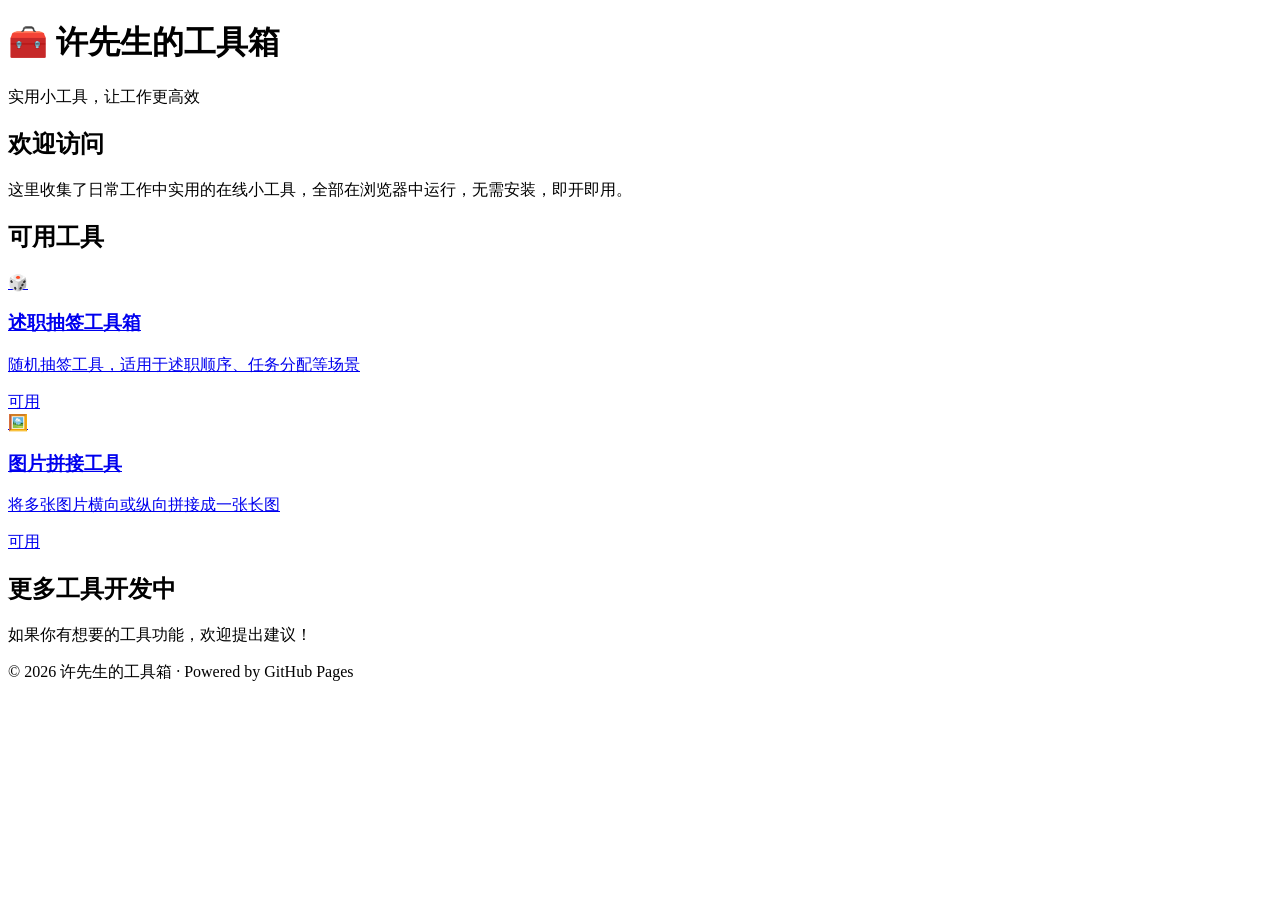
==== index.html @ 3b88dfce "Update index.html" ====
<!DOCTYPE html>
<html lang="zh-CN">
<head>
    <meta charset="UTF-8">
    <meta name="viewport" content="width=device-width, initial-scale=1.0">
    <title>许先生的工具箱</title>
    <link rel="stylesheet" href="assets/css/style.css">
</head>
<body>
    <div class="wrapper">
        <header class="header">
            <div class="container">
                <h1 class="site-title">🧰 许先生的工具箱</h1>
                <p class="site-slogan">实用小工具，让工作更高效</p>
            </div>
        </header>

        <main class="main">
            <div class="container">
                <section class="intro">
                    <h2>欢迎访问</h2>
                    <p>这里收集了日常工作中实用的在线小工具，全部在浏览器中运行，无需安装，即开即用。</p>
                </section>

                <section class="tools-grid">
                    <h2 class="section-title">可用工具</h2>
                    <div class="tools-list">
                        <!-- 工具 1: 述职抽签工具箱 -->
                        <a href="tools/presentation-lottery/index.html" class="tool-card">
                            <div class="tool-icon">🎲</div>
                            <h3 class="tool-name">述职抽签工具箱</h3>
                            <p class="tool-desc">随机抽签工具，适用于述职顺序、任务分配等场景</p>
                            <span class="tool-status">可用</span>
                        </a>

                        <!-- 工具 2: 图片拼接工具 -->
                        <a href="tools/image-stitching/index.html" class="tool-card">
                            <div class="tool-icon">🖼️</div>
                            <h3 class="tool-name">图片拼接工具</h3>
                            <p class="tool-desc">将多张图片横向或纵向拼接成一张长图</p>
                            <span class="tool-status">可用</span>
                        </a>
                    </div>
                </section>

                <section class="coming-soon">
                    <h2 class="section-title">更多工具开发中</h2>
                    <p>如果你有想要的工具功能，欢迎提出建议！</p>
                </section>
            </div>
        </main>

        <footer class="footer">
            <div class="container">
                <p>&copy; 2026 许先生的工具箱 · Powered by GitHub Pages</p>
            </div>
        </footer>
    </div>
</body>
</html>
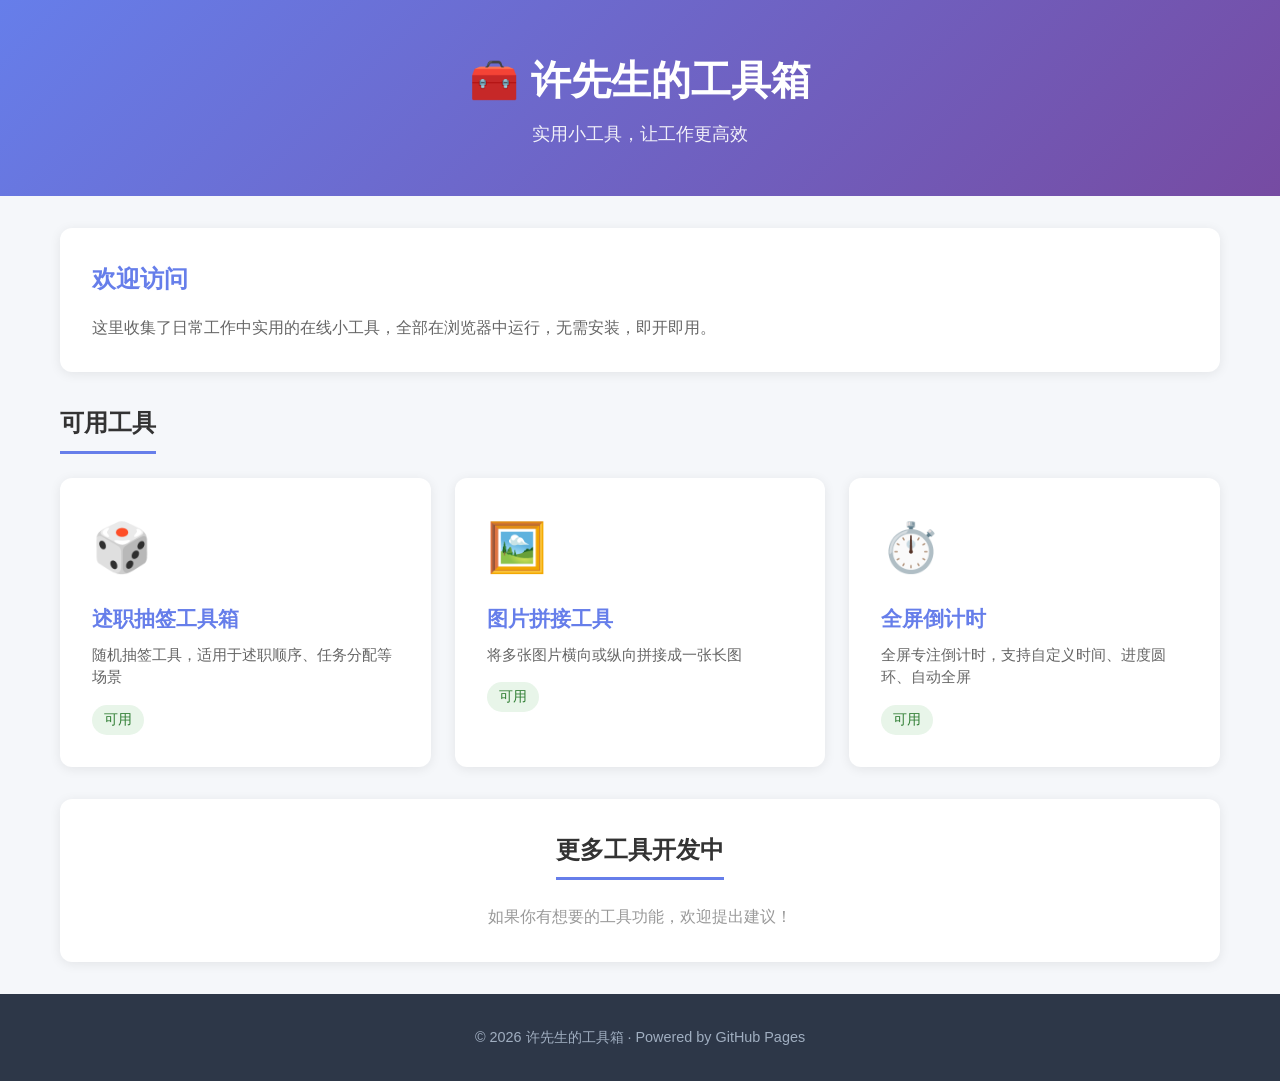
==== commit 4b588500: "Update index.html" ====
--- a/index.html
+++ b/index.html
@@ -40,6 +40,14 @@
                             <p class="tool-desc">将多张图片横向或纵向拼接成一张长图</p>
                             <span class="tool-status">可用</span>
                         </a>
+
+                        <!-- 工具 3: 全屏倒计时 -->
+                        <a href="tools/fullscreen-countdown/index.html" class="tool-card">
+                            <div class="tool-icon">⏱️</div>
+                            <h3 class="tool-name">全屏倒计时</h3>
+                            <p class="tool-desc">全屏专注倒计时，支持自定义时间、进度圆环、自动全屏</p>
+                            <span class="tool-status">可用</span>
+                        </a>
                     </div>
                 </section>
 
--- a/assets/css/style.css
+++ b/assets/css/style.css
@@ -0,0 +1,172 @@
+* {
+    margin: 0;
+    padding: 0;
+    box-sizing: border-box;
+}
+
+body {
+    font-family: -apple-system, BlinkMacSystemFont, 'Segoe UI', Roboto, 'Helvetica Neue', Arial, 'Noto Sans SC', sans-serif;
+    line-height: 1.6;
+    color: #333;
+    background-color: #f5f7fa;
+    min-height: 100vh;
+}
+
+.wrapper {
+    display: flex;
+    flex-direction: column;
+    min-height: 100vh;
+}
+
+.container {
+    max-width: 1200px;
+    margin: 0 auto;
+    padding: 0 20px;
+}
+
+/* Header */
+.header {
+    background: linear-gradient(135deg, #667eea 0%, #764ba2 100%);
+    color: white;
+    padding: 3rem 0;
+    text-align: center;
+}
+
+.site-title {
+    font-size: 2.5rem;
+    margin-bottom: 0.5rem;
+    font-weight: 700;
+}
+
+.site-slogan {
+    font-size: 1.1rem;
+    opacity: 0.9;
+}
+
+/* Main */
+.main {
+    flex: 1;
+    padding: 2rem 0;
+}
+
+.intro {
+    background: white;
+    padding: 2rem;
+    border-radius: 12px;
+    box-shadow: 0 2px 12px rgba(0,0,0,0.08);
+    margin-bottom: 2rem;
+}
+
+.intro h2 {
+    color: #667eea;
+    margin-bottom: 1rem;
+    font-size: 1.5rem;
+}
+
+.intro p {
+    color: #666;
+    font-size: 1rem;
+}
+
+/* Tools Grid */
+.section-title {
+    color: #333;
+    font-size: 1.5rem;
+    margin-bottom: 1.5rem;
+    padding-bottom: 0.5rem;
+    border-bottom: 3px solid #667eea;
+    display: inline-block;
+}
+
+.tools-list {
+    display: grid;
+    grid-template-columns: repeat(auto-fill, minmax(300px, 1fr));
+    gap: 1.5rem;
+    margin-bottom: 2rem;
+}
+
+.tool-card {
+    background: white;
+    border-radius: 12px;
+    padding: 2rem;
+    text-decoration: none;
+    color: inherit;
+    box-shadow: 0 2px 12px rgba(0,0,0,0.08);
+    transition: transform 0.3s, box-shadow 0.3s;
+    display: block;
+    position: relative;
+}
+
+.tool-card:hover {
+    transform: translateY(-5px);
+    box-shadow: 0 8px 24px rgba(102, 126, 234, 0.2);
+}
+
+.tool-icon {
+    font-size: 3rem;
+    margin-bottom: 1rem;
+}
+
+.tool-name {
+    font-size: 1.3rem;
+    color: #667eea;
+    margin-bottom: 0.5rem;
+    font-weight: 600;
+}
+
+.tool-desc {
+    color: #666;
+    font-size: 0.95rem;
+    line-height: 1.5;
+    margin-bottom: 1rem;
+}
+
+.tool-status {
+    display: inline-block;
+    padding: 4px 12px;
+    background: #e8f5e9;
+    color: #2e7d32;
+    border-radius: 20px;
+    font-size: 0.85rem;
+    font-weight: 500;
+}
+
+/* Coming Soon */
+.coming-soon {
+    background: white;
+    padding: 2rem;
+    border-radius: 12px;
+    box-shadow: 0 2px 12px rgba(0,0,0,0.08);
+    text-align: center;
+}
+
+.coming-soon p {
+    color: #999;
+}
+
+/* Footer */
+.footer {
+    background: #2d3748;
+    color: #a0aec0;
+    padding: 2rem 0;
+    text-align: center;
+}
+
+.footer p {
+    font-size: 0.9rem;
+}
+
+/* Responsive */
+@media (max-width: 768px) {
+    .site-title {
+        font-size: 2rem;
+    }
+    
+    .tools-list {
+        grid-template-columns: 1fr;
+    }
+    
+    .header {
+        padding: 2rem 0;
+    }
+}
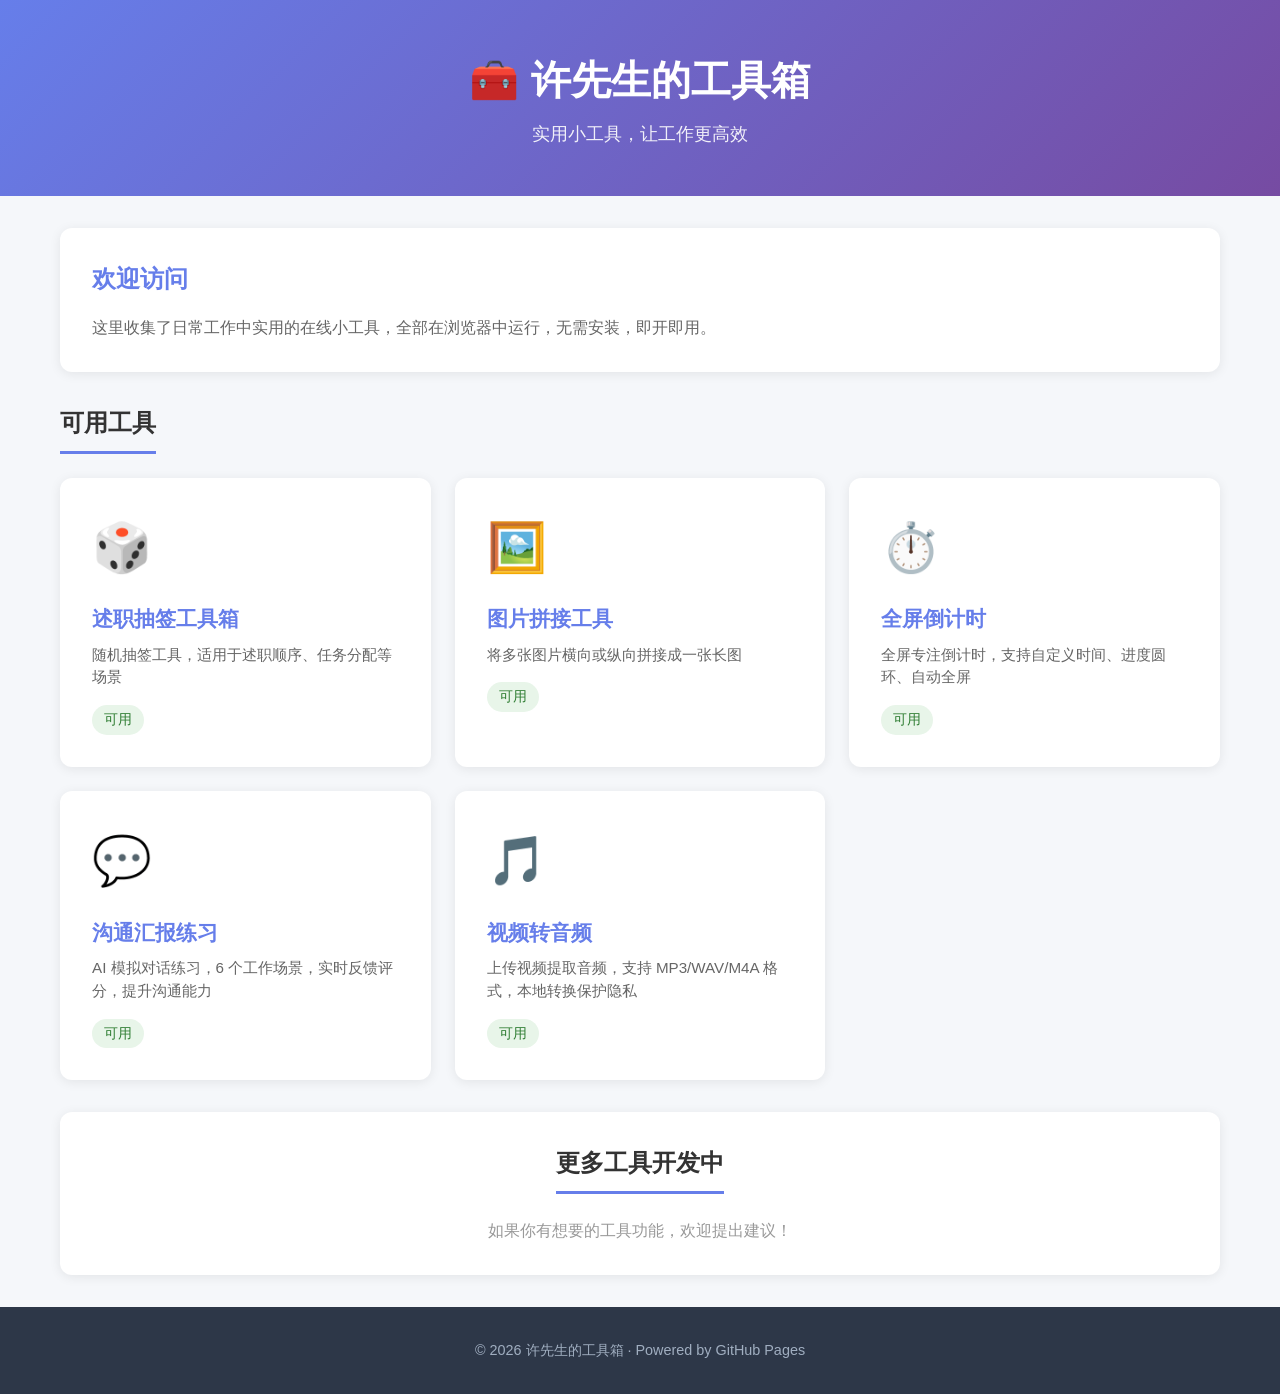
==== commit 999434ae: "Update index.html" ====
--- a/index.html
+++ b/index.html
@@ -48,6 +48,22 @@
                             <p class="tool-desc">全屏专注倒计时，支持自定义时间、进度圆环、自动全屏</p>
                             <span class="tool-status">可用</span>
                         </a>
+
+                        <!-- 工具 4: 沟通汇报练习 -->
+                        <a href="tools/communication-practice/index.html" class="tool-card">
+                            <div class="tool-icon">💬</div>
+                            <h3 class="tool-name">沟通汇报练习</h3>
+                            <p class="tool-desc">AI 模拟对话练习，6 个工作场景，实时反馈评分，提升沟通能力</p>
+                            <span class="tool-status">可用</span>
+                        </a>
+
+                        <!-- 工具 5: 视频转音频 -->
+                        <a href="tools/video-to-audio/index.html" class="tool-card">
+                            <div class="tool-icon">🎵</div>
+                            <h3 class="tool-name">视频转音频</h3>
+                            <p class="tool-desc">上传视频提取音频，支持 MP3/WAV/M4A 格式，本地转换保护隐私</p>
+                            <span class="tool-status">可用</span>
+                        </a>
                     </div>
                 </section>
 
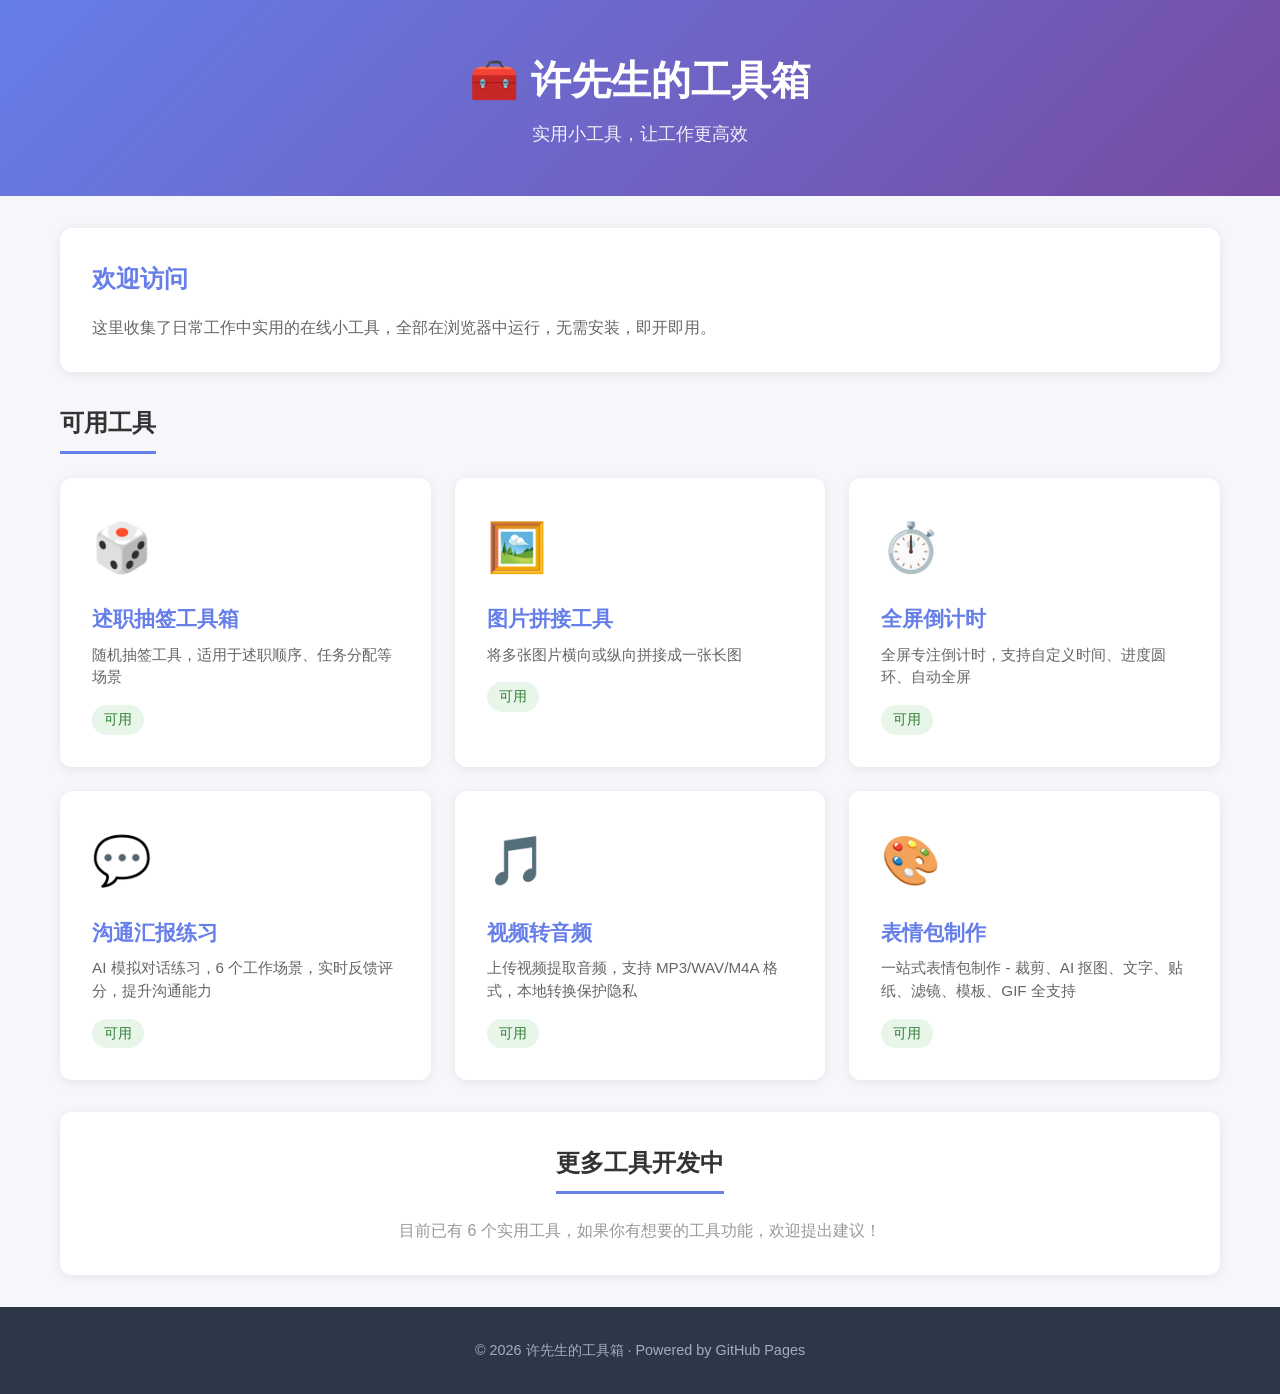
==== commit c89b4667: "Update index.html" ====
--- a/index.html
+++ b/index.html
@@ -64,12 +64,20 @@
                             <p class="tool-desc">上传视频提取音频，支持 MP3/WAV/M4A 格式，本地转换保护隐私</p>
                             <span class="tool-status">可用</span>
                         </a>
+
+                        <!-- 工具 6: 表情包制作 -->
+                        <a href="tools/sticker-maker/index.html" class="tool-card">
+                            <div class="tool-icon">🎨</div>
+                            <h3 class="tool-name">表情包制作</h3>
+                            <p class="tool-desc">一站式表情包制作 - 裁剪、AI 抠图、文字、贴纸、滤镜、模板、GIF 全支持</p>
+                            <span class="tool-status">可用</span>
+                        </a>
                     </div>
                 </section>
 
                 <section class="coming-soon">
                     <h2 class="section-title">更多工具开发中</h2>
-                    <p>如果你有想要的工具功能，欢迎提出建议！</p>
+                    <p>目前已有 6 个实用工具，如果你有想要的工具功能，欢迎提出建议！</p>
                 </section>
             </div>
         </main>
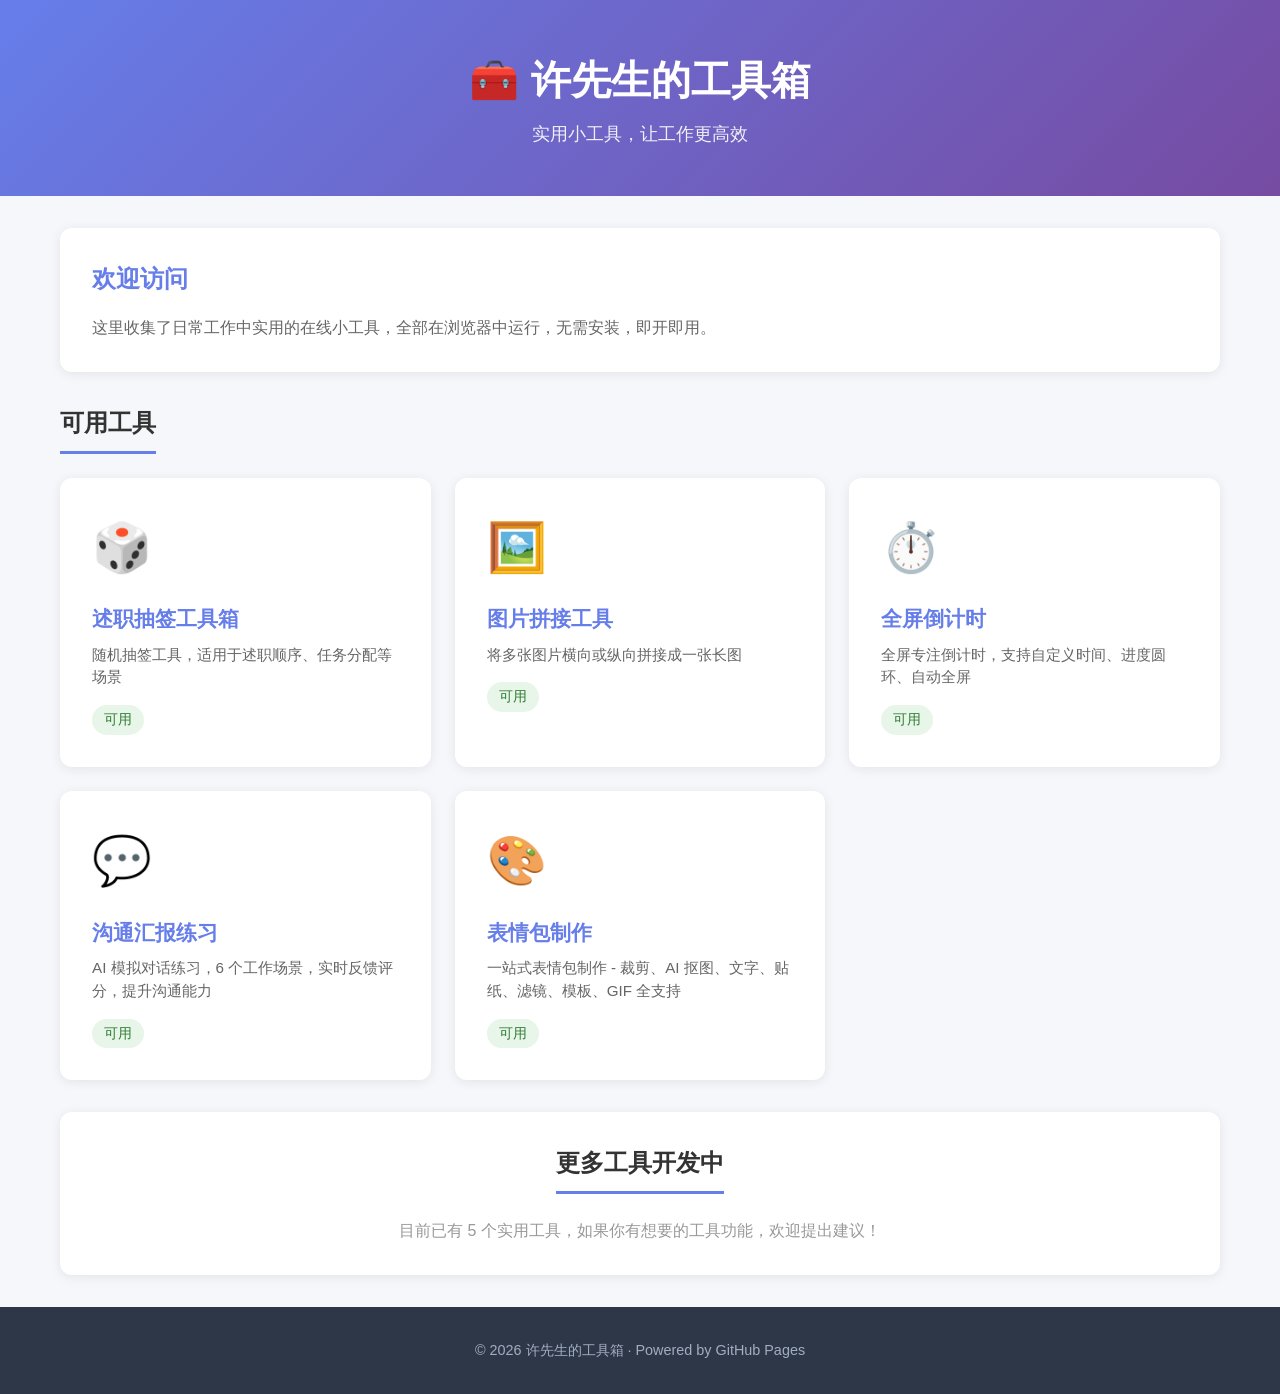
==== commit 2607cff5: "Update index.html" ====
--- a/index.html
+++ b/index.html
@@ -57,15 +57,7 @@
                             <span class="tool-status">可用</span>
                         </a>
 
-                        <!-- 工具 5: 视频转音频 -->
-                        <a href="tools/video-to-audio/index.html" class="tool-card">
-                            <div class="tool-icon">🎵</div>
-                            <h3 class="tool-name">视频转音频</h3>
-                            <p class="tool-desc">上传视频提取音频，支持 MP3/WAV/M4A 格式，本地转换保护隐私</p>
-                            <span class="tool-status">可用</span>
-                        </a>
-
-                        <!-- 工具 6: 表情包制作 -->
+                        <!-- 工具 5: 表情包制作 -->
                         <a href="tools/sticker-maker/index.html" class="tool-card">
                             <div class="tool-icon">🎨</div>
                             <h3 class="tool-name">表情包制作</h3>
@@ -77,7 +69,7 @@
 
                 <section class="coming-soon">
                     <h2 class="section-title">更多工具开发中</h2>
-                    <p>目前已有 6 个实用工具，如果你有想要的工具功能，欢迎提出建议！</p>
+                    <p>目前已有 5 个实用工具，如果你有想要的工具功能，欢迎提出建议！</p>
                 </section>
             </div>
         </main>
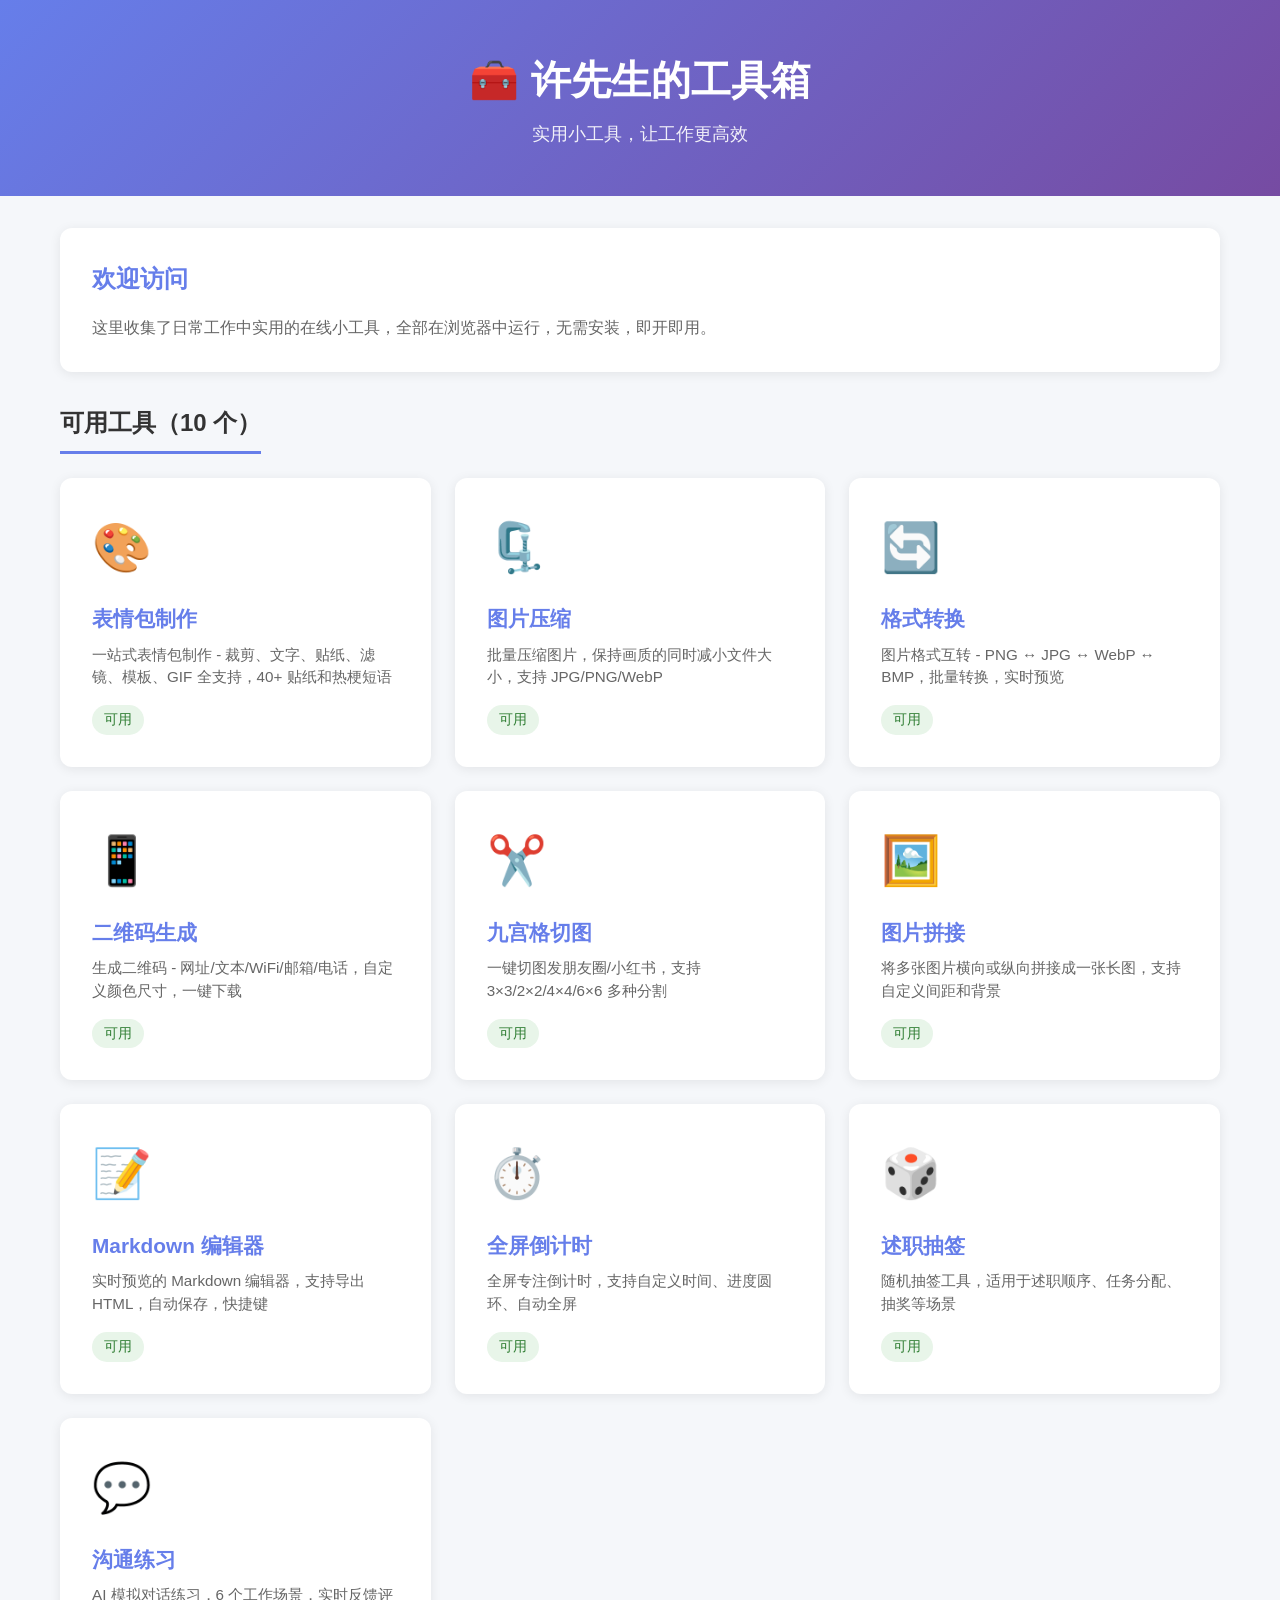
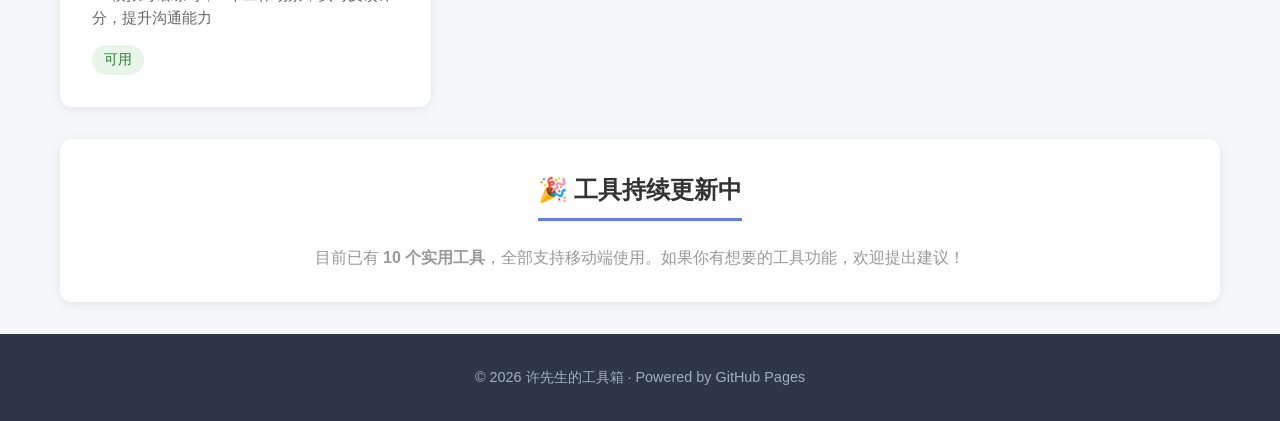
==== commit 84d34dc4: "更新工具集：新增格式转换、图片压缩、Markdown编辑器、九宫格裁剪、二维码生成器，更新首页和sticker-maker" ====
--- a/index.html
+++ b/index.html
@@ -23,25 +23,65 @@
                 </section>
 
                 <section class="tools-grid">
-                    <h2 class="section-title">可用工具</h2>
+                    <h2 class="section-title">可用工具（10 个）</h2>
                     <div class="tools-list">
-                        <!-- 工具 1: 述职抽签工具箱 -->
-                        <a href="tools/presentation-lottery/index.html" class="tool-card">
-                            <div class="tool-icon">🎲</div>
-                            <h3 class="tool-name">述职抽签工具箱</h3>
-                            <p class="tool-desc">随机抽签工具，适用于述职顺序、任务分配等场景</p>
+                        <!-- 工具 1: 表情包制作 -->
+                        <a href="tools/sticker-maker/index.html" class="tool-card">
+                            <div class="tool-icon">🎨</div>
+                            <h3 class="tool-name">表情包制作</h3>
+                            <p class="tool-desc">一站式表情包制作 - 裁剪、文字、贴纸、滤镜、模板、GIF 全支持，40+ 贴纸和热梗短语</p>
                             <span class="tool-status">可用</span>
                         </a>
 
-                        <!-- 工具 2: 图片拼接工具 -->
-                        <a href="tools/image-stitching/index.html" class="tool-card">
-                            <div class="tool-icon">🖼️</div>
-                            <h3 class="tool-name">图片拼接工具</h3>
-                            <p class="tool-desc">将多张图片横向或纵向拼接成一张长图</p>
+                        <!-- 工具 2: 图片压缩 -->
+                        <a href="tools/image-compressor/index.html" class="tool-card">
+                            <div class="tool-icon">🗜️</div>
+                            <h3 class="tool-name">图片压缩</h3>
+                            <p class="tool-desc">批量压缩图片，保持画质的同时减小文件大小，支持 JPG/PNG/WebP</p>
                             <span class="tool-status">可用</span>
                         </a>
 
-                        <!-- 工具 3: 全屏倒计时 -->
+                        <!-- 工具 3: 格式转换 -->
+                        <a href="tools/format-converter/index.html" class="tool-card">
+                            <div class="tool-icon">🔄</div>
+                            <h3 class="tool-name">格式转换</h3>
+                            <p class="tool-desc">图片格式互转 - PNG ↔ JPG ↔ WebP ↔ BMP，批量转换，实时预览</p>
+                            <span class="tool-status">可用</span>
+                        </a>
+
+                        <!-- 工具 4: 二维码生成 -->
+                        <a href="tools/qr-generator/index.html" class="tool-card">
+                            <div class="tool-icon">📱</div>
+                            <h3 class="tool-name">二维码生成</h3>
+                            <p class="tool-desc">生成二维码 - 网址/文本/WiFi/邮箱/电话，自定义颜色尺寸，一键下载</p>
+                            <span class="tool-status">可用</span>
+                        </a>
+
+                        <!-- 工具 5: 九宫格切图 -->
+                        <a href="tools/nine-grid-cutter/index.html" class="tool-card">
+                            <div class="tool-icon">✂️</div>
+                            <h3 class="tool-name">九宫格切图</h3>
+                            <p class="tool-desc">一键切图发朋友圈/小红书，支持 3×3/2×2/4×4/6×6 多种分割</p>
+                            <span class="tool-status">可用</span>
+                        </a>
+
+                        <!-- 工具 6: 图片拼接 -->
+                        <a href="tools/image-stitching/index.html" class="tool-card">
+                            <div class="tool-icon">🖼️</div>
+                            <h3 class="tool-name">图片拼接</h3>
+                            <p class="tool-desc">将多张图片横向或纵向拼接成一张长图，支持自定义间距和背景</p>
+                            <span class="tool-status">可用</span>
+                        </a>
+
+                        <!-- 工具 7: Markdown 编辑器 -->
+                        <a href="tools/markdown-editor/index.html" class="tool-card">
+                            <div class="tool-icon">📝</div>
+                            <h3 class="tool-name">Markdown 编辑器</h3>
+                            <p class="tool-desc">实时预览的 Markdown 编辑器，支持导出 HTML，自动保存，快捷键</p>
+                            <span class="tool-status">可用</span>
+                        </a>
+
+                        <!-- 工具 8: 全屏倒计时 -->
                         <a href="tools/fullscreen-countdown/index.html" class="tool-card">
                             <div class="tool-icon">⏱️</div>
                             <h3 class="tool-name">全屏倒计时</h3>
@@ -49,27 +89,27 @@
                             <span class="tool-status">可用</span>
                         </a>
 
-                        <!-- 工具 4: 沟通汇报练习 -->
-                        <a href="tools/communication-practice/index.html" class="tool-card">
-                            <div class="tool-icon">💬</div>
-                            <h3 class="tool-name">沟通汇报练习</h3>
-                            <p class="tool-desc">AI 模拟对话练习，6 个工作场景，实时反馈评分，提升沟通能力</p>
+                        <!-- 工具 9: 述职抽签 -->
+                        <a href="tools/presentation-lottery/index.html" class="tool-card">
+                            <div class="tool-icon">🎲</div>
+                            <h3 class="tool-name">述职抽签</h3>
+                            <p class="tool-desc">随机抽签工具，适用于述职顺序、任务分配、抽奖等场景</p>
                             <span class="tool-status">可用</span>
                         </a>
 
-                        <!-- 工具 5: 表情包制作 -->
-                        <a href="tools/sticker-maker/index.html" class="tool-card">
-                            <div class="tool-icon">🎨</div>
-                            <h3 class="tool-name">表情包制作</h3>
-                            <p class="tool-desc">一站式表情包制作 - 裁剪、AI 抠图、文字、贴纸、滤镜、模板、GIF 全支持</p>
+                        <!-- 工具 10: 沟通练习 -->
+                        <a href="tools/communication-practice/index.html" class="tool-card">
+                            <div class="tool-icon">💬</div>
+                            <h3 class="tool-name">沟通练习</h3>
+                            <p class="tool-desc">AI 模拟对话练习，6 个工作场景，实时反馈评分，提升沟通能力</p>
                             <span class="tool-status">可用</span>
                         </a>
                     </div>
                 </section>
 
                 <section class="coming-soon">
-                    <h2 class="section-title">更多工具开发中</h2>
-                    <p>目前已有 5 个实用工具，如果你有想要的工具功能，欢迎提出建议！</p>
+                    <h2 class="section-title">🎉 工具持续更新中</h2>
+                    <p>目前已有 <strong>10 个实用工具</strong>，全部支持移动端使用。如果你有想要的工具功能，欢迎提出建议！</p>
                 </section>
             </div>
         </main>
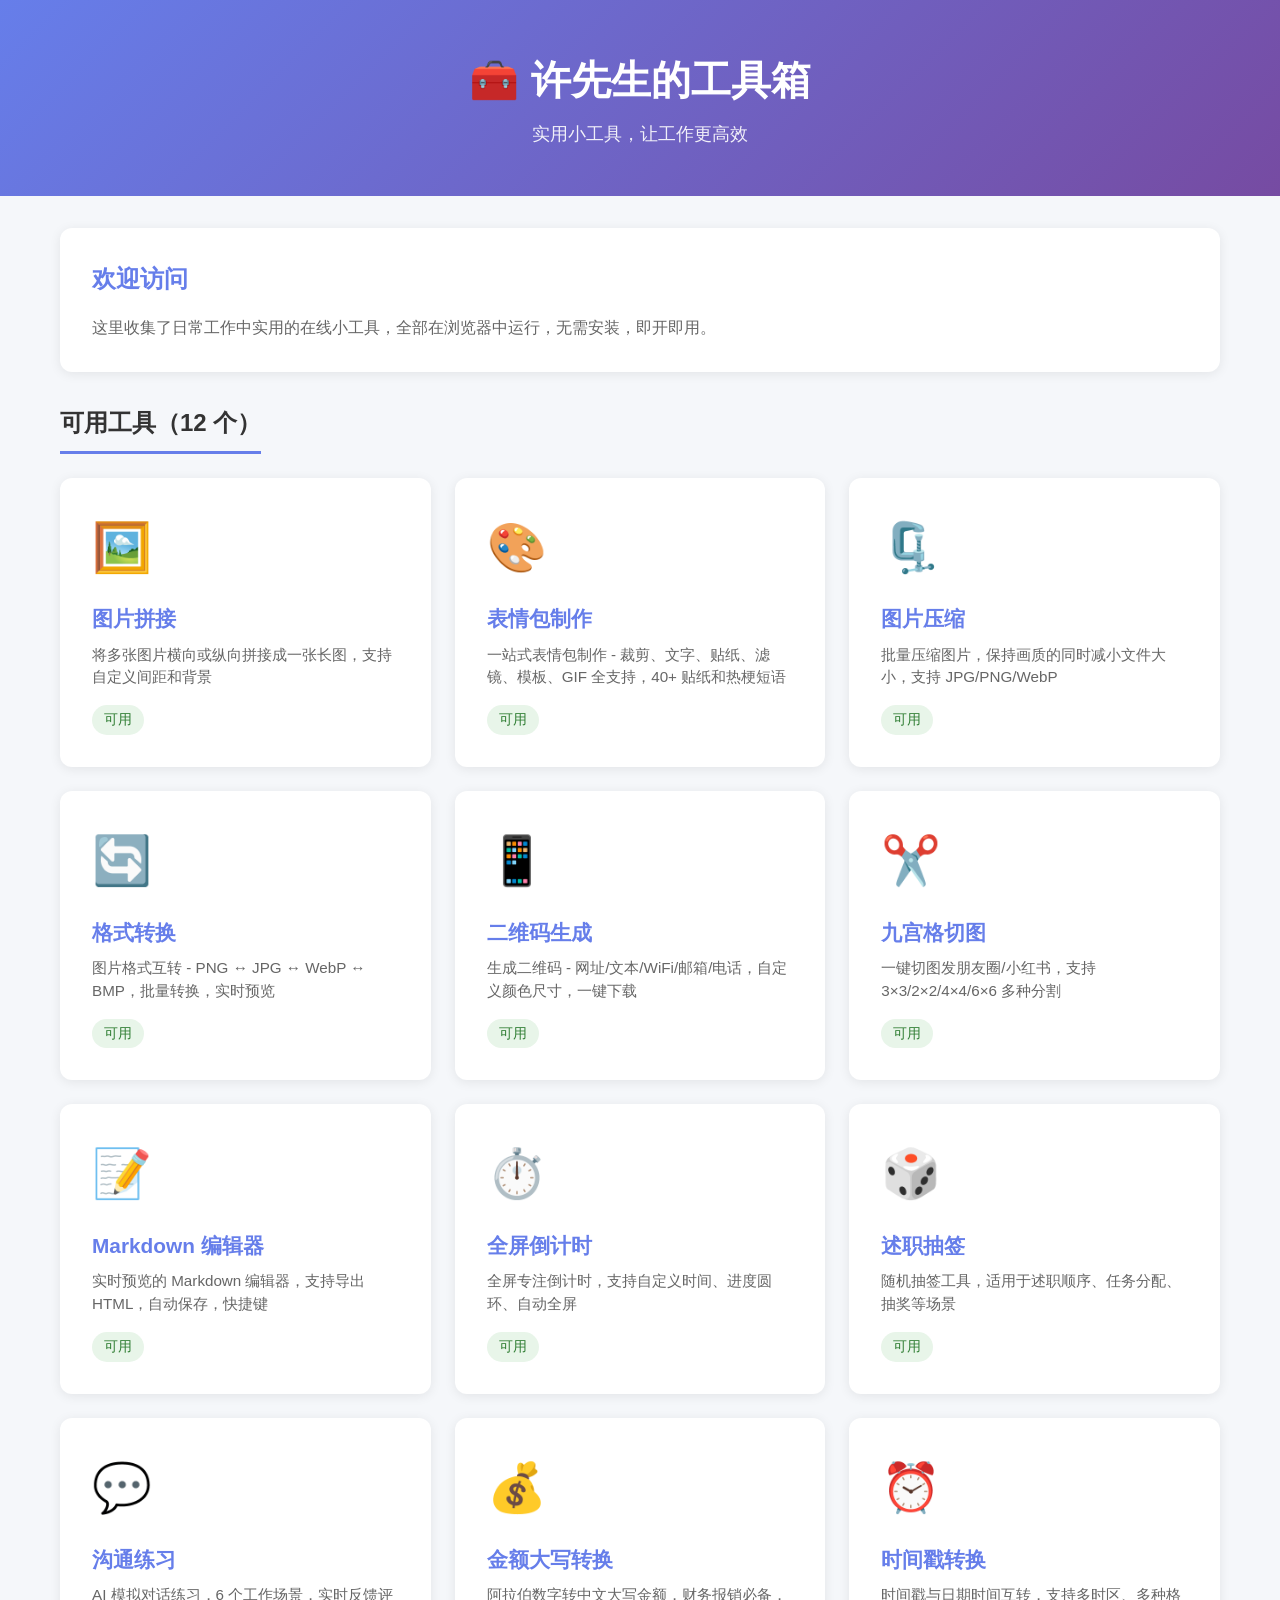
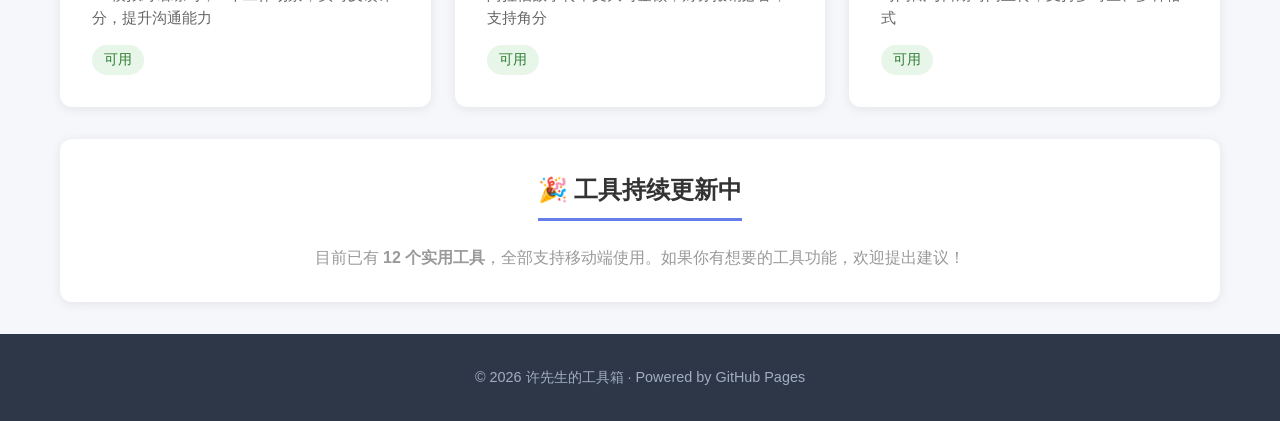
==== commit 9779efc5: "新增工具：金额转换器、时间戳转换器，更新首页" ====
--- a/index.html
+++ b/index.html
@@ -23,9 +23,17 @@
                 </section>
 
                 <section class="tools-grid">
-                    <h2 class="section-title">可用工具（10 个）</h2>
+                    <h2 class="section-title">可用工具（12 个）</h2>
                     <div class="tools-list">
-                        <!-- 工具 1: 表情包制作 -->
+                        <!-- 工具 1: 图片拼接 -->
+                        <a href="tools/image-stitching/index.html" class="tool-card">
+                            <div class="tool-icon">🖼️</div>
+                            <h3 class="tool-name">图片拼接</h3>
+                            <p class="tool-desc">将多张图片横向或纵向拼接成一张长图，支持自定义间距和背景</p>
+                            <span class="tool-status">可用</span>
+                        </a>
+
+                        <!-- 工具 2: 表情包制作 -->
                         <a href="tools/sticker-maker/index.html" class="tool-card">
                             <div class="tool-icon">🎨</div>
                             <h3 class="tool-name">表情包制作</h3>
@@ -33,7 +41,7 @@
                             <span class="tool-status">可用</span>
                         </a>
 
-                        <!-- 工具 2: 图片压缩 -->
+                        <!-- 工具 3: 图片压缩 -->
                         <a href="tools/image-compressor/index.html" class="tool-card">
                             <div class="tool-icon">🗜️</div>
                             <h3 class="tool-name">图片压缩</h3>
@@ -41,7 +49,7 @@
                             <span class="tool-status">可用</span>
                         </a>
 
-                        <!-- 工具 3: 格式转换 -->
+                        <!-- 工具 4: 格式转换 -->
                         <a href="tools/format-converter/index.html" class="tool-card">
                             <div class="tool-icon">🔄</div>
                             <h3 class="tool-name">格式转换</h3>
@@ -49,7 +57,7 @@
                             <span class="tool-status">可用</span>
                         </a>
 
-                        <!-- 工具 4: 二维码生成 -->
+                        <!-- 工具 5: 二维码生成 -->
                         <a href="tools/qr-generator/index.html" class="tool-card">
                             <div class="tool-icon">📱</div>
                             <h3 class="tool-name">二维码生成</h3>
@@ -57,19 +65,11 @@
                             <span class="tool-status">可用</span>
                         </a>
 
-                        <!-- 工具 5: 九宫格切图 -->
+                        <!-- 工具 6: 九宫格切图 -->
                         <a href="tools/nine-grid-cutter/index.html" class="tool-card">
                             <div class="tool-icon">✂️</div>
                             <h3 class="tool-name">九宫格切图</h3>
                             <p class="tool-desc">一键切图发朋友圈/小红书，支持 3×3/2×2/4×4/6×6 多种分割</p>
-                            <span class="tool-status">可用</span>
-                        </a>
-
-                        <!-- 工具 6: 图片拼接 -->
-                        <a href="tools/image-stitching/index.html" class="tool-card">
-                            <div class="tool-icon">🖼️</div>
-                            <h3 class="tool-name">图片拼接</h3>
-                            <p class="tool-desc">将多张图片横向或纵向拼接成一张长图，支持自定义间距和背景</p>
                             <span class="tool-status">可用</span>
                         </a>
 
@@ -104,12 +104,28 @@
                             <p class="tool-desc">AI 模拟对话练习，6 个工作场景，实时反馈评分，提升沟通能力</p>
                             <span class="tool-status">可用</span>
                         </a>
+
+                        <!-- 工具 11: 金额大写转换 -->
+                        <a href="tools/amount-converter/index.html" class="tool-card">
+                            <div class="tool-icon">💰</div>
+                            <h3 class="tool-name">金额大写转换</h3>
+                            <p class="tool-desc">阿拉伯数字转中文大写金额，财务报销必备，支持角分</p>
+                            <span class="tool-status">可用</span>
+                        </a>
+
+                        <!-- 工具 12: 时间戳转换 -->
+                        <a href="tools/timestamp-converter/index.html" class="tool-card">
+                            <div class="tool-icon">⏰</div>
+                            <h3 class="tool-name">时间戳转换</h3>
+                            <p class="tool-desc">时间戳与日期时间互转，支持多时区、多种格式</p>
+                            <span class="tool-status">可用</span>
+                        </a>
                     </div>
                 </section>
 
                 <section class="coming-soon">
                     <h2 class="section-title">🎉 工具持续更新中</h2>
-                    <p>目前已有 <strong>10 个实用工具</strong>，全部支持移动端使用。如果你有想要的工具功能，欢迎提出建议！</p>
+                    <p>目前已有 <strong>12 个实用工具</strong>，全部支持移动端使用。如果你有想要的工具功能，欢迎提出建议！</p>
                 </section>
             </div>
         </main>
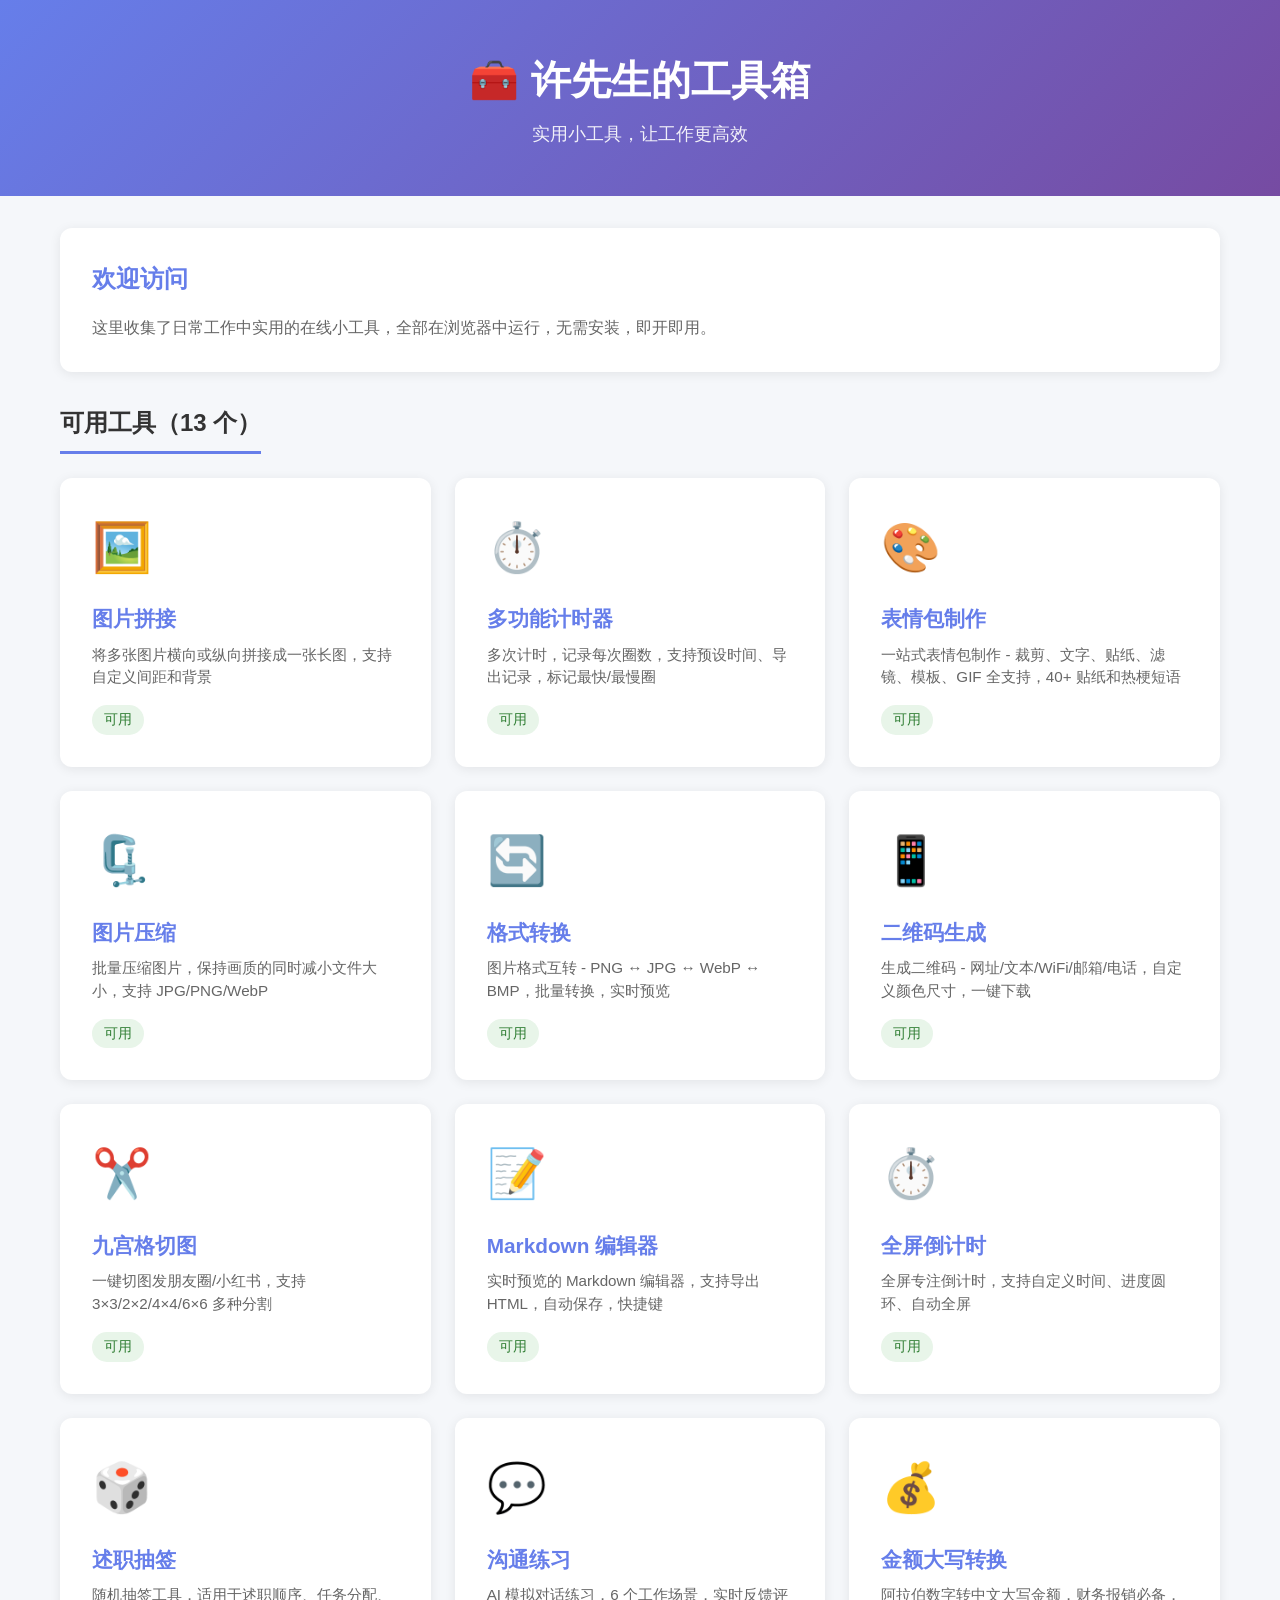
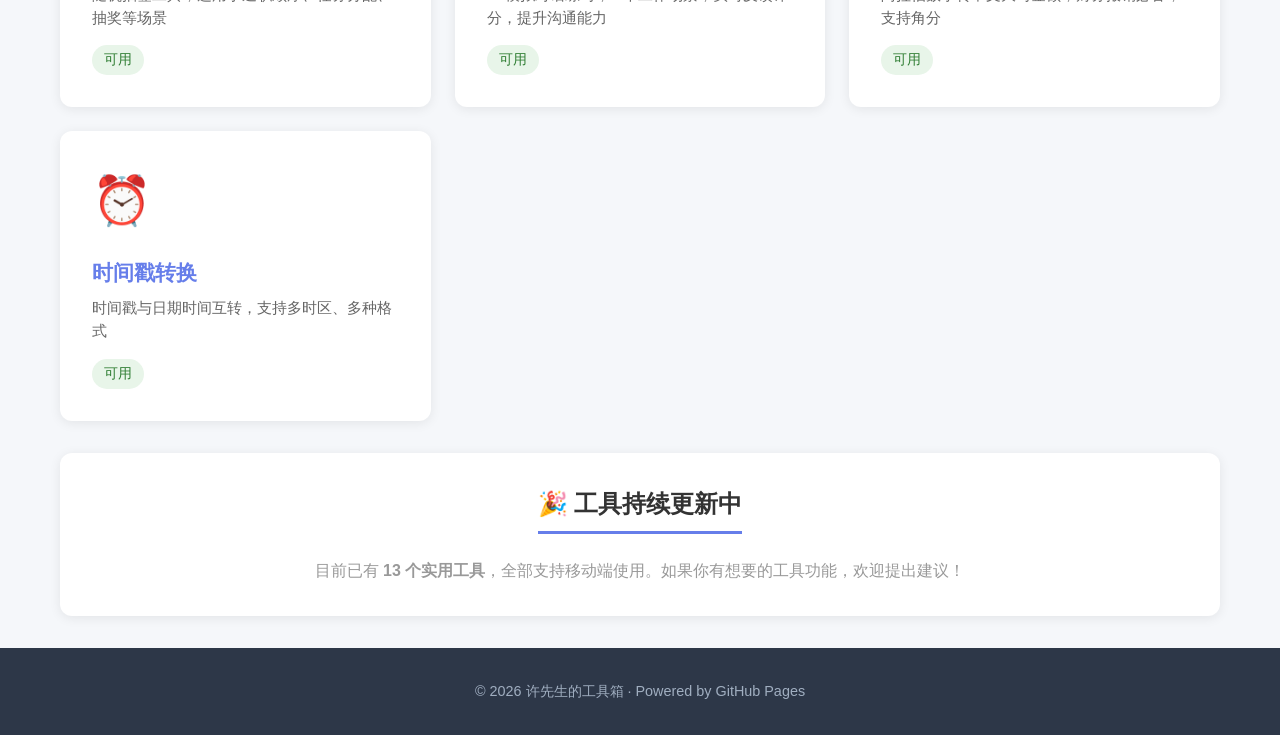
==== commit 93d67d0c: "新增计时器工具，更新首页及金额转换器、时间戳转换器" ====
--- a/index.html
+++ b/index.html
@@ -23,7 +23,7 @@
                 </section>
 
                 <section class="tools-grid">
-                    <h2 class="section-title">可用工具（12 个）</h2>
+                    <h2 class="section-title">可用工具（13 个）</h2>
                     <div class="tools-list">
                         <!-- 工具 1: 图片拼接 -->
                         <a href="tools/image-stitching/index.html" class="tool-card">
@@ -33,7 +33,15 @@
                             <span class="tool-status">可用</span>
                         </a>
 
-                        <!-- 工具 2: 表情包制作 -->
+                        <!-- 工具 2: 多功能计时器 -->
+                        <a href="tools/timer/index.html" class="tool-card">
+                            <div class="tool-icon">⏱️</div>
+                            <h3 class="tool-name">多功能计时器</h3>
+                            <p class="tool-desc">多次计时，记录每次圈数，支持预设时间、导出记录，标记最快/最慢圈</p>
+                            <span class="tool-status">可用</span>
+                        </a>
+
+                        <!-- 工具 3: 表情包制作 -->
                         <a href="tools/sticker-maker/index.html" class="tool-card">
                             <div class="tool-icon">🎨</div>
                             <h3 class="tool-name">表情包制作</h3>
@@ -41,7 +49,7 @@
                             <span class="tool-status">可用</span>
                         </a>
 
-                        <!-- 工具 3: 图片压缩 -->
+                        <!-- 工具 4: 图片压缩 -->
                         <a href="tools/image-compressor/index.html" class="tool-card">
                             <div class="tool-icon">🗜️</div>
                             <h3 class="tool-name">图片压缩</h3>
@@ -49,7 +57,7 @@
                             <span class="tool-status">可用</span>
                         </a>
 
-                        <!-- 工具 4: 格式转换 -->
+                        <!-- 工具 5: 格式转换 -->
                         <a href="tools/format-converter/index.html" class="tool-card">
                             <div class="tool-icon">🔄</div>
                             <h3 class="tool-name">格式转换</h3>
@@ -57,7 +65,7 @@
                             <span class="tool-status">可用</span>
                         </a>
 
-                        <!-- 工具 5: 二维码生成 -->
+                        <!-- 工具 6: 二维码生成 -->
                         <a href="tools/qr-generator/index.html" class="tool-card">
                             <div class="tool-icon">📱</div>
                             <h3 class="tool-name">二维码生成</h3>
@@ -65,7 +73,7 @@
                             <span class="tool-status">可用</span>
                         </a>
 
-                        <!-- 工具 6: 九宫格切图 -->
+                        <!-- 工具 7: 九宫格切图 -->
                         <a href="tools/nine-grid-cutter/index.html" class="tool-card">
                             <div class="tool-icon">✂️</div>
                             <h3 class="tool-name">九宫格切图</h3>
@@ -73,7 +81,7 @@
                             <span class="tool-status">可用</span>
                         </a>
 
-                        <!-- 工具 7: Markdown 编辑器 -->
+                        <!-- 工具 8: Markdown 编辑器 -->
                         <a href="tools/markdown-editor/index.html" class="tool-card">
                             <div class="tool-icon">📝</div>
                             <h3 class="tool-name">Markdown 编辑器</h3>
@@ -81,7 +89,7 @@
                             <span class="tool-status">可用</span>
                         </a>
 
-                        <!-- 工具 8: 全屏倒计时 -->
+                        <!-- 工具 9: 全屏倒计时 -->
                         <a href="tools/fullscreen-countdown/index.html" class="tool-card">
                             <div class="tool-icon">⏱️</div>
                             <h3 class="tool-name">全屏倒计时</h3>
@@ -89,7 +97,7 @@
                             <span class="tool-status">可用</span>
                         </a>
 
-                        <!-- 工具 9: 述职抽签 -->
+                        <!-- 工具 10: 述职抽签 -->
                         <a href="tools/presentation-lottery/index.html" class="tool-card">
                             <div class="tool-icon">🎲</div>
                             <h3 class="tool-name">述职抽签</h3>
@@ -97,7 +105,7 @@
                             <span class="tool-status">可用</span>
                         </a>
 
-                        <!-- 工具 10: 沟通练习 -->
+                        <!-- 工具 11: 沟通练习 -->
                         <a href="tools/communication-practice/index.html" class="tool-card">
                             <div class="tool-icon">💬</div>
                             <h3 class="tool-name">沟通练习</h3>
@@ -105,7 +113,7 @@
                             <span class="tool-status">可用</span>
                         </a>
 
-                        <!-- 工具 11: 金额大写转换 -->
+                        <!-- 工具 12: 金额大写转换 -->
                         <a href="tools/amount-converter/index.html" class="tool-card">
                             <div class="tool-icon">💰</div>
                             <h3 class="tool-name">金额大写转换</h3>
@@ -113,7 +121,7 @@
                             <span class="tool-status">可用</span>
                         </a>
 
-                        <!-- 工具 12: 时间戳转换 -->
+                        <!-- 工具 13: 时间戳转换 -->
                         <a href="tools/timestamp-converter/index.html" class="tool-card">
                             <div class="tool-icon">⏰</div>
                             <h3 class="tool-name">时间戳转换</h3>
@@ -125,7 +133,7 @@
 
                 <section class="coming-soon">
                     <h2 class="section-title">🎉 工具持续更新中</h2>
-                    <p>目前已有 <strong>12 个实用工具</strong>，全部支持移动端使用。如果你有想要的工具功能，欢迎提出建议！</p>
+                    <p>目前已有 <strong>13 个实用工具</strong>，全部支持移动端使用。如果你有想要的工具功能，欢迎提出建议！</p>
                 </section>
             </div>
         </main>
